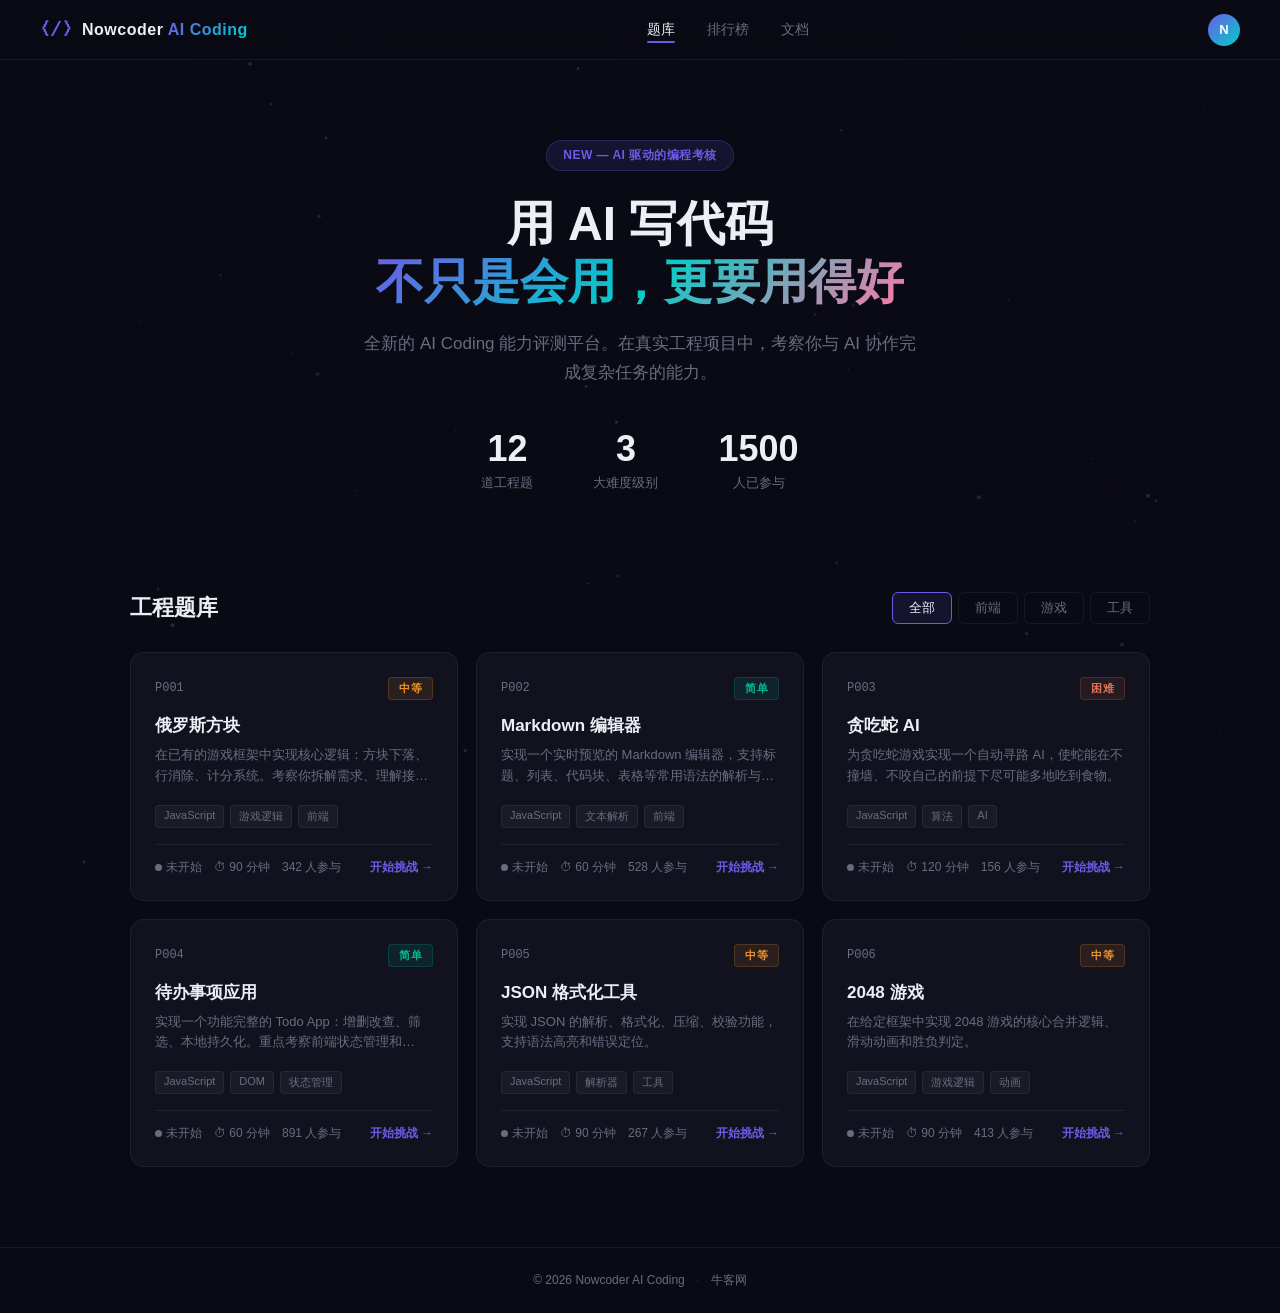
==== index.html @ d82b2926 "develop prompt" ====
<!DOCTYPE html>
<html lang="zh-CN">
<head>
    <meta charset="UTF-8">
    <meta name="viewport" content="width=device-width, initial-scale=1.0">
    <title>Nowcoder AI Coding</title>
    <link rel="stylesheet" href="css/home.css">
</head>
<body>
    <!-- 背景动画粒子 -->
    <canvas id="particles"></canvas>

    <!-- 导航栏 -->
    <nav class="navbar">
        <div class="nav-brand">
            <span class="brand-icon">⟨/⟩</span>
            <span class="brand-text">Nowcoder <span class="brand-highlight">AI Coding</span></span>
        </div>
        <div class="nav-links">
            <a href="#problems" class="nav-link active">题库</a>
            <a href="#" class="nav-link">排行榜</a>
            <a href="#" class="nav-link">文档</a>
        </div>
        <div class="nav-user">
            <div class="avatar">N</div>
        </div>
    </nav>

    <!-- Hero 区域 -->
    <section class="hero">
        <div class="hero-content">
            <div class="hero-badge">NEW — AI 驱动的编程考核</div>
            <h1 class="hero-title">
                用 AI 写代码<br>
                <span class="gradient-text">不只是会用，更要用得好</span>
            </h1>
            <p class="hero-desc">
                全新的 AI Coding 能力评测平台。在真实工程项目中，考察你与 AI 协作完成复杂任务的能力。
            </p>
            <div class="hero-stats">
                <div class="stat-item">
                    <div class="stat-number" data-target="12">0</div>
                    <div class="stat-label">道工程题</div>
                </div>
                <div class="stat-item">
                    <div class="stat-number" data-target="3">0</div>
                    <div class="stat-label">大难度级别</div>
                </div>
                <div class="stat-item">
                    <div class="stat-number" data-target="1500">0</div>
                    <div class="stat-label">人已参与</div>
                </div>
            </div>
        </div>
    </section>

    <!-- 题单区域 -->
    <section class="problems-section" id="problems">
        <div class="section-header">
            <h2 class="section-title">工程题库</h2>
            <div class="filter-bar">
                <button class="filter-btn active" data-filter="all">全部</button>
                <button class="filter-btn" data-filter="frontend">前端</button>
                <button class="filter-btn" data-filter="game">游戏</button>
                <button class="filter-btn" data-filter="tool">工具</button>
            </div>
        </div>
        <div class="problem-grid" id="problemGrid">
            <!-- JS 动态渲染 -->
        </div>
    </section>

    <footer class="footer">
        <span>© 2026 Nowcoder AI Coding</span>
        <span class="footer-sep">·</span>
        <span>牛客网</span>
    </footer>

    <script src="js/home.js"></script>
</body>
</html>
---- css/home.css ----
/* ========== 全局 ========== */
* {
    margin: 0;
    padding: 0;
    box-sizing: border-box;
}

:root {
    --bg-deep: #0a0a14;
    --bg-card: #12121f;
    --bg-card-hover: #1a1a2e;
    --border: rgba(255, 255, 255, 0.06);
    --border-hover: rgba(255, 255, 255, 0.12);
    --text: #c8c8d4;
    --text-dim: #6b6b80;
    --text-bright: #eeeef5;
    --accent: #6c5ce7;
    --accent-glow: rgba(108, 92, 231, 0.3);
    --cyan: #00cec9;
    --cyan-glow: rgba(0, 206, 201, 0.25);
    --pink: #fd79a8;
    --orange: #f0932b;
    --green: #00b894;
    --red: #e17055;
}

html {
    scroll-behavior: smooth;
}

body {
    background: var(--bg-deep);
    color: var(--text);
    font-family: -apple-system, 'SF Pro Display', 'Segoe UI', 'Microsoft YaHei', sans-serif;
    min-height: 100vh;
    overflow-x: hidden;
}

/* ========== 粒子背景 ========== */
#particles {
    position: fixed;
    top: 0;
    left: 0;
    width: 100%;
    height: 100%;
    z-index: 0;
    pointer-events: none;
}

/* ========== 导航栏 ========== */
.navbar {
    position: fixed;
    top: 0;
    left: 0;
    right: 0;
    height: 60px;
    display: flex;
    align-items: center;
    justify-content: space-between;
    padding: 0 40px;
    z-index: 100;
    background: rgba(10, 10, 20, 0.8);
    backdrop-filter: blur(20px);
    border-bottom: 1px solid var(--border);
}

.nav-brand {
    display: flex;
    align-items: center;
    gap: 10px;
}

.brand-icon {
    font-size: 20px;
    color: var(--accent);
    font-weight: 700;
    font-family: 'Consolas', monospace;
}

.brand-text {
    font-size: 16px;
    font-weight: 600;
    color: var(--text-bright);
    letter-spacing: 0.5px;
}

.brand-highlight {
    background: linear-gradient(135deg, var(--accent), var(--cyan));
    -webkit-background-clip: text;
    -webkit-text-fill-color: transparent;
    background-clip: text;
}

.nav-links {
    display: flex;
    gap: 32px;
}

.nav-link {
    text-decoration: none;
    color: var(--text-dim);
    font-size: 14px;
    font-weight: 500;
    transition: color 0.2s;
    position: relative;
}

.nav-link:hover, .nav-link.active {
    color: var(--text-bright);
}

.nav-link.active::after {
    content: '';
    position: absolute;
    bottom: -4px;
    left: 0;
    right: 0;
    height: 2px;
    background: var(--accent);
    border-radius: 1px;
}

.nav-user .avatar {
    width: 32px;
    height: 32px;
    border-radius: 50%;
    background: linear-gradient(135deg, var(--accent), var(--cyan));
    display: flex;
    align-items: center;
    justify-content: center;
    font-size: 13px;
    font-weight: 700;
    color: #fff;
    cursor: pointer;
}

/* ========== Hero ========== */
.hero {
    position: relative;
    z-index: 1;
    padding: 140px 40px 60px;
    max-width: 900px;
    margin: 0 auto;
    text-align: center;
}

.hero-badge {
    display: inline-block;
    padding: 6px 16px;
    border-radius: 20px;
    background: rgba(108, 92, 231, 0.12);
    border: 1px solid rgba(108, 92, 231, 0.25);
    color: var(--accent);
    font-size: 12px;
    font-weight: 600;
    letter-spacing: 0.5px;
    margin-bottom: 24px;
    animation: fadeInDown 0.6s ease;
}

.hero-title {
    font-size: 48px;
    font-weight: 800;
    color: var(--text-bright);
    line-height: 1.2;
    margin-bottom: 20px;
    animation: fadeInDown 0.6s ease 0.1s both;
}

.gradient-text {
    background: linear-gradient(135deg, var(--accent) 0%, var(--cyan) 50%, var(--pink) 100%);
    -webkit-background-clip: text;
    -webkit-text-fill-color: transparent;
    background-clip: text;
}

.hero-desc {
    font-size: 17px;
    color: var(--text-dim);
    line-height: 1.7;
    max-width: 560px;
    margin: 0 auto 40px;
    animation: fadeInDown 0.6s ease 0.2s both;
}

.hero-stats {
    display: flex;
    justify-content: center;
    gap: 60px;
    animation: fadeInDown 0.6s ease 0.3s both;
}

.stat-item {
    text-align: center;
}

.stat-number {
    font-size: 36px;
    font-weight: 800;
    color: var(--text-bright);
    font-variant-numeric: tabular-nums;
}

.stat-label {
    font-size: 13px;
    color: var(--text-dim);
    margin-top: 4px;
}

/* ========== 题单区域 ========== */
.problems-section {
    position: relative;
    z-index: 1;
    max-width: 1100px;
    margin: 0 auto;
    padding: 40px 40px 80px;
}

.section-header {
    display: flex;
    align-items: center;
    justify-content: space-between;
    margin-bottom: 28px;
}

.section-title {
    font-size: 22px;
    font-weight: 700;
    color: var(--text-bright);
}

.filter-bar {
    display: flex;
    gap: 6px;
}

.filter-btn {
    padding: 6px 16px;
    border: 1px solid var(--border);
    border-radius: 6px;
    background: transparent;
    color: var(--text-dim);
    font-size: 13px;
    cursor: pointer;
    transition: all 0.2s;
    font-family: inherit;
}

.filter-btn:hover {
    color: var(--text);
    border-color: var(--border-hover);
    background: rgba(255, 255, 255, 0.03);
}

.filter-btn.active {
    color: var(--text-bright);
    background: rgba(108, 92, 231, 0.12);
    border-color: var(--accent);
}

/* ========== 题目卡片 ========== */
.problem-grid {
    display: grid;
    grid-template-columns: repeat(auto-fill, minmax(320px, 1fr));
    gap: 18px;
}

.problem-card {
    background: var(--bg-card);
    border: 1px solid var(--border);
    border-radius: 14px;
    padding: 24px;
    cursor: pointer;
    transition: all 0.3s ease;
    position: relative;
    overflow: hidden;
}

.problem-card::before {
    content: '';
    position: absolute;
    top: 0;
    left: 0;
    right: 0;
    height: 3px;
    background: linear-gradient(90deg, var(--accent), var(--cyan));
    opacity: 0;
    transition: opacity 0.3s;
}

.problem-card:hover {
    background: var(--bg-card-hover);
    border-color: var(--border-hover);
    transform: translateY(-4px);
    box-shadow: 0 12px 40px rgba(0, 0, 0, 0.4), 0 0 30px var(--accent-glow);
}

.problem-card:hover::before {
    opacity: 1;
}

.card-top {
    display: flex;
    align-items: center;
    justify-content: space-between;
    margin-bottom: 14px;
}

.card-number {
    font-size: 12px;
    color: var(--text-dim);
    font-family: 'Consolas', monospace;
}

.card-difficulty {
    font-size: 11px;
    font-weight: 600;
    padding: 3px 10px;
    border-radius: 4px;
    letter-spacing: 0.5px;
}

.diff-easy {
    color: var(--green);
    background: rgba(0, 184, 148, 0.1);
    border: 1px solid rgba(0, 184, 148, 0.2);
}

.diff-medium {
    color: var(--orange);
    background: rgba(240, 147, 43, 0.1);
    border: 1px solid rgba(240, 147, 43, 0.2);
}

.diff-hard {
    color: var(--red);
    background: rgba(225, 112, 85, 0.1);
    border: 1px solid rgba(225, 112, 85, 0.2);
}

.card-title {
    font-size: 17px;
    font-weight: 700;
    color: var(--text-bright);
    margin-bottom: 8px;
}

.card-desc {
    font-size: 13px;
    color: var(--text-dim);
    line-height: 1.6;
    margin-bottom: 18px;
    display: -webkit-box;
    -webkit-line-clamp: 2;
    -webkit-box-orient: vertical;
    overflow: hidden;
}

.card-tags {
    display: flex;
    gap: 6px;
    flex-wrap: wrap;
    margin-bottom: 16px;
}

.tag {
    font-size: 11px;
    padding: 3px 8px;
    border-radius: 4px;
    background: rgba(255, 255, 255, 0.04);
    color: var(--text-dim);
    border: 1px solid var(--border);
}

.card-footer {
    display: flex;
    align-items: center;
    justify-content: space-between;
    padding-top: 14px;
    border-top: 1px solid var(--border);
}

.card-meta {
    font-size: 12px;
    color: var(--text-dim);
    display: flex;
    align-items: center;
    gap: 12px;
}

.card-action {
    font-size: 12px;
    font-weight: 600;
    color: var(--accent);
    display: flex;
    align-items: center;
    gap: 4px;
    transition: gap 0.2s;
}

.problem-card:hover .card-action {
    gap: 8px;
}

/* ========== 状态指示 ========== */
.status-dot {
    display: inline-block;
    width: 7px;
    height: 7px;
    border-radius: 50%;
    margin-right: 4px;
}

.status-not-started { background: var(--text-dim); }
.status-in-progress { background: var(--orange); box-shadow: 0 0 6px rgba(240, 147, 43, 0.4); }
.status-completed { background: var(--green); box-shadow: 0 0 6px rgba(0, 184, 148, 0.4); }

/* ========== Footer ========== */
.footer {
    position: relative;
    z-index: 1;
    text-align: center;
    padding: 24px;
    color: var(--text-dim);
    font-size: 12px;
    border-top: 1px solid var(--border);
}

.footer-sep {
    margin: 0 8px;
    opacity: 0.3;
}

/* ========== 动画 ========== */
@keyframes fadeInDown {
    from {
        opacity: 0;
        transform: translateY(-16px);
    }
    to {
        opacity: 1;
        transform: translateY(0);
    }
}

@keyframes fadeInUp {
    from {
        opacity: 0;
        transform: translateY(20px);
    }
    to {
        opacity: 1;
        transform: translateY(0);
    }
}

.problem-card {
    animation: fadeInUp 0.5s ease both;
}

.problem-card:nth-child(1) { animation-delay: 0.05s; }
.problem-card:nth-child(2) { animation-delay: 0.1s; }
.problem-card:nth-child(3) { animation-delay: 0.15s; }
.problem-card:nth-child(4) { animation-delay: 0.2s; }
.problem-card:nth-child(5) { animation-delay: 0.25s; }
.problem-card:nth-child(6) { animation-delay: 0.3s; }

/* ========== 滚动条 ========== */
::-webkit-scrollbar {
    width: 8px;
}

::-webkit-scrollbar-track {
    background: transparent;
}

::-webkit-scrollbar-thumb {
    background: rgba(255, 255, 255, 0.1);
    border-radius: 4px;
}

::-webkit-scrollbar-thumb:hover {
    background: rgba(255, 255, 255, 0.2);
}
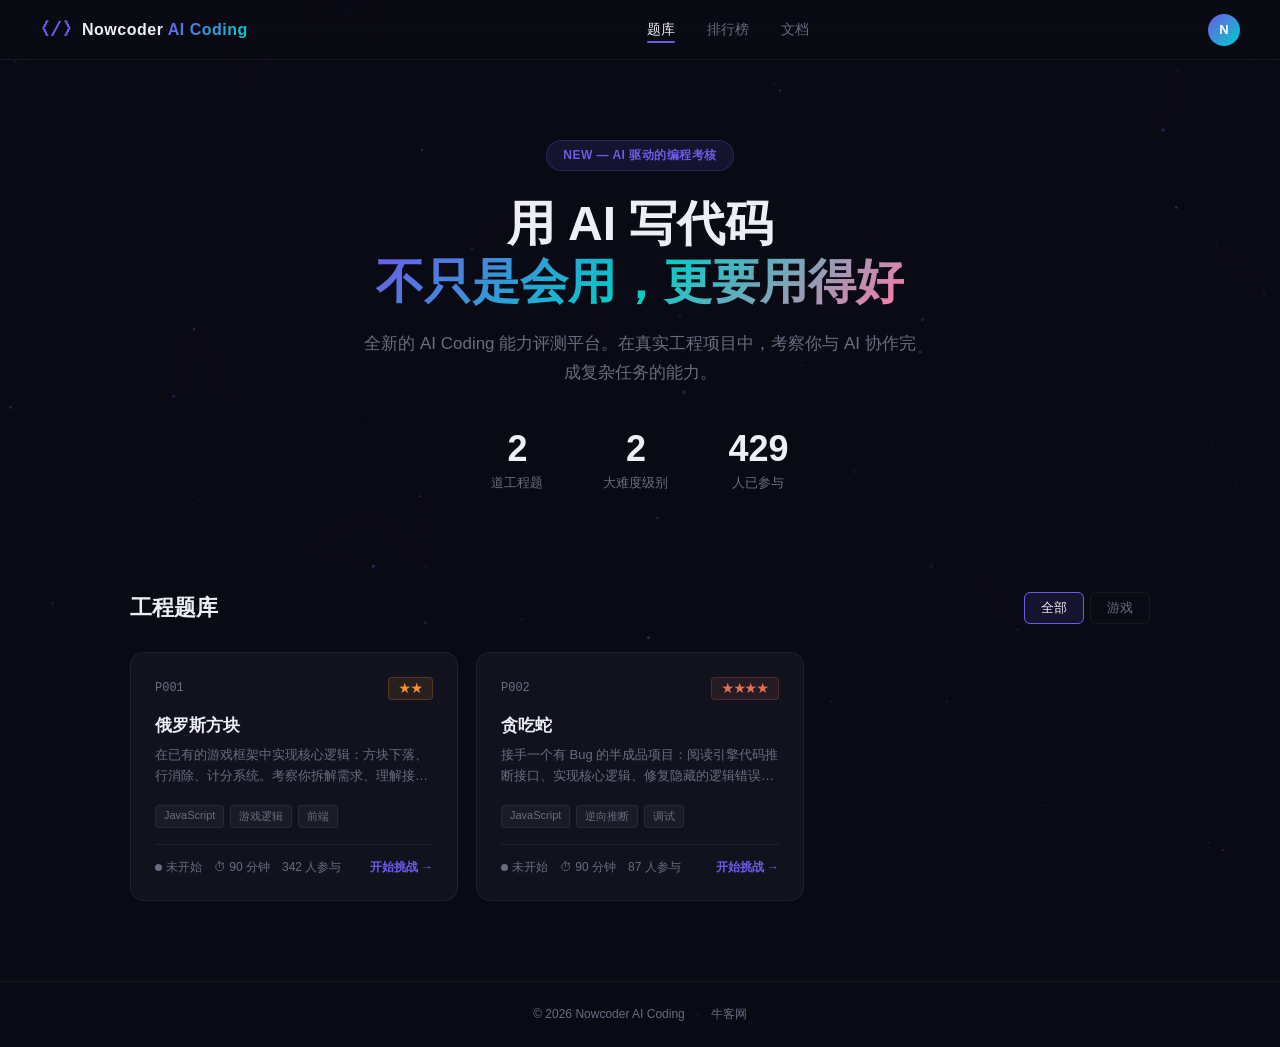
==== commit ad2a1f81: "add question2:snake" ====
--- a/index.html
+++ b/index.html
@@ -39,15 +39,15 @@
             </p>
             <div class="hero-stats">
                 <div class="stat-item">
-                    <div class="stat-number" data-target="12">0</div>
+                    <div class="stat-number" data-target="2">0</div>
                     <div class="stat-label">道工程题</div>
                 </div>
                 <div class="stat-item">
-                    <div class="stat-number" data-target="3">0</div>
+                    <div class="stat-number" data-target="2">0</div>
                     <div class="stat-label">大难度级别</div>
                 </div>
                 <div class="stat-item">
-                    <div class="stat-number" data-target="1500">0</div>
+                    <div class="stat-number" data-target="429">0</div>
                     <div class="stat-label">人已参与</div>
                 </div>
             </div>
@@ -60,9 +60,7 @@
             <h2 class="section-title">工程题库</h2>
             <div class="filter-bar">
                 <button class="filter-btn active" data-filter="all">全部</button>
-                <button class="filter-btn" data-filter="frontend">前端</button>
                 <button class="filter-btn" data-filter="game">游戏</button>
-                <button class="filter-btn" data-filter="tool">工具</button>
             </div>
         </div>
         <div class="problem-grid" id="problemGrid">
